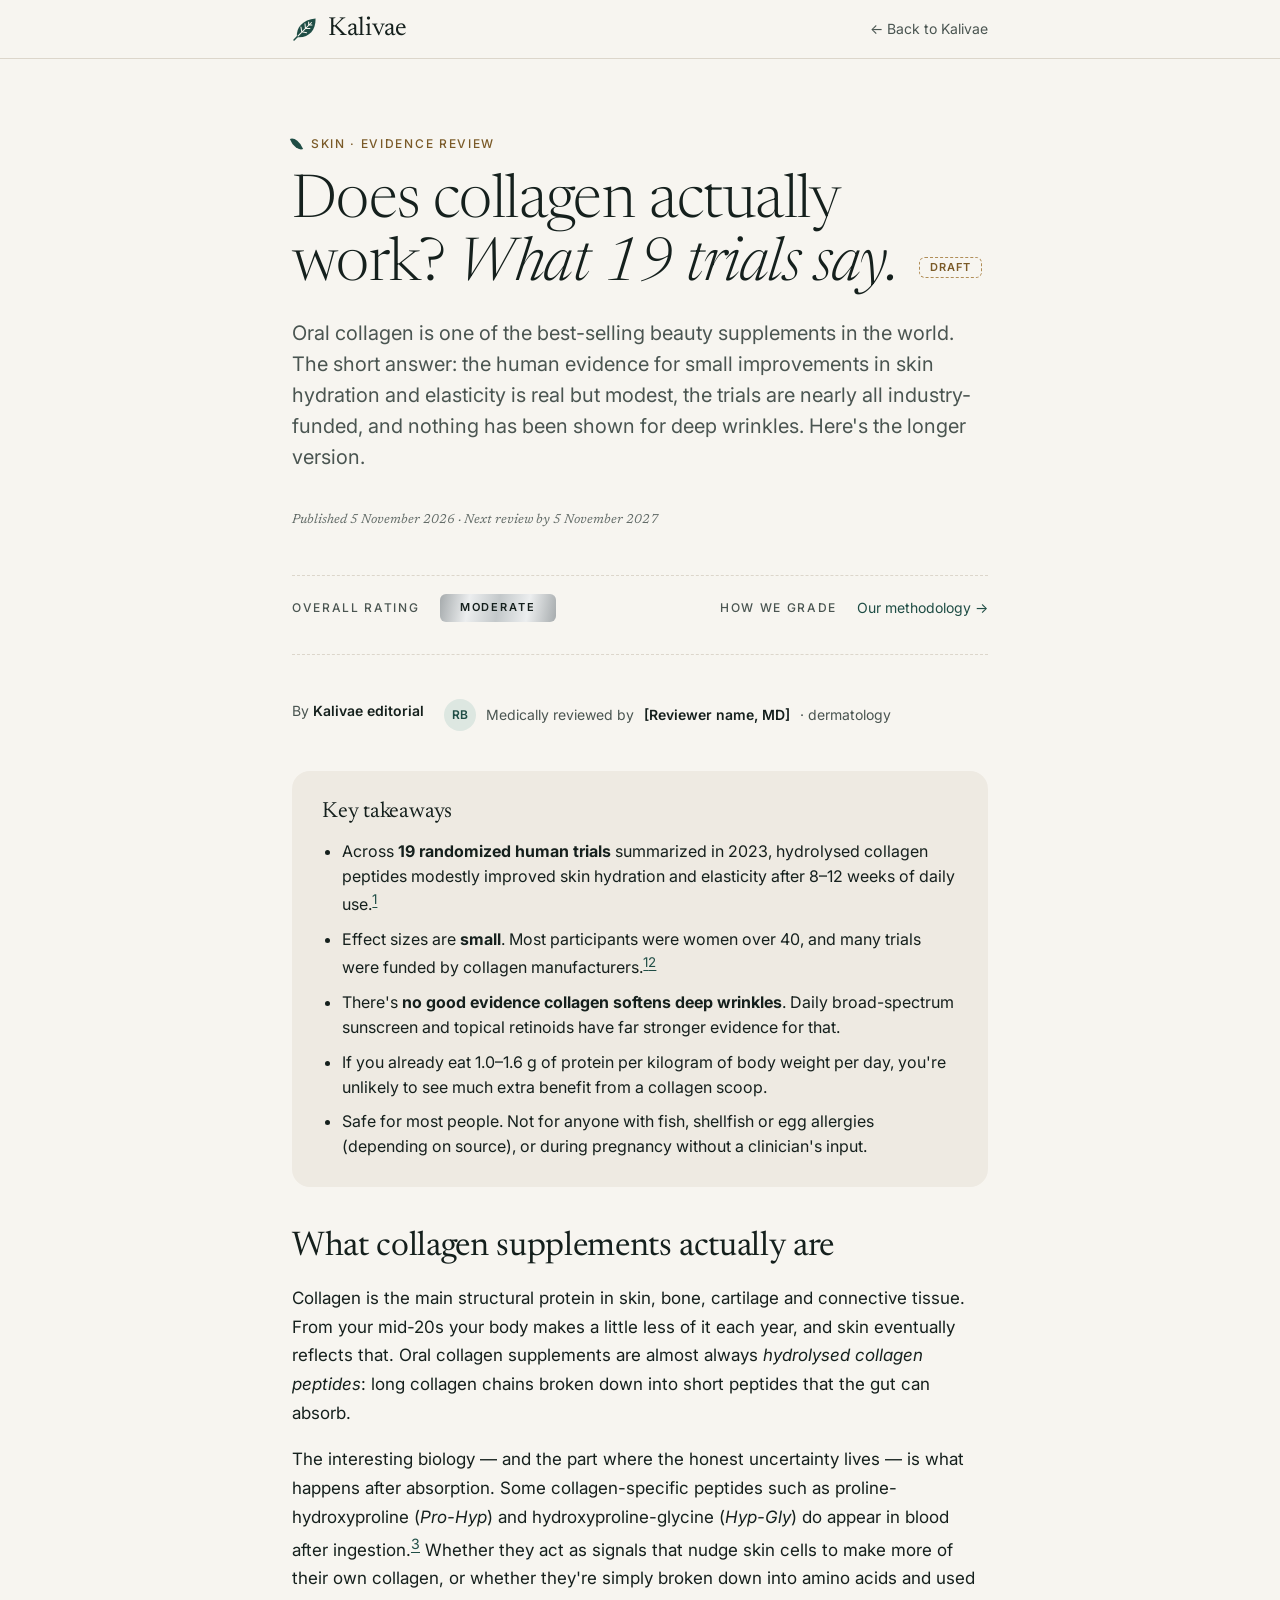
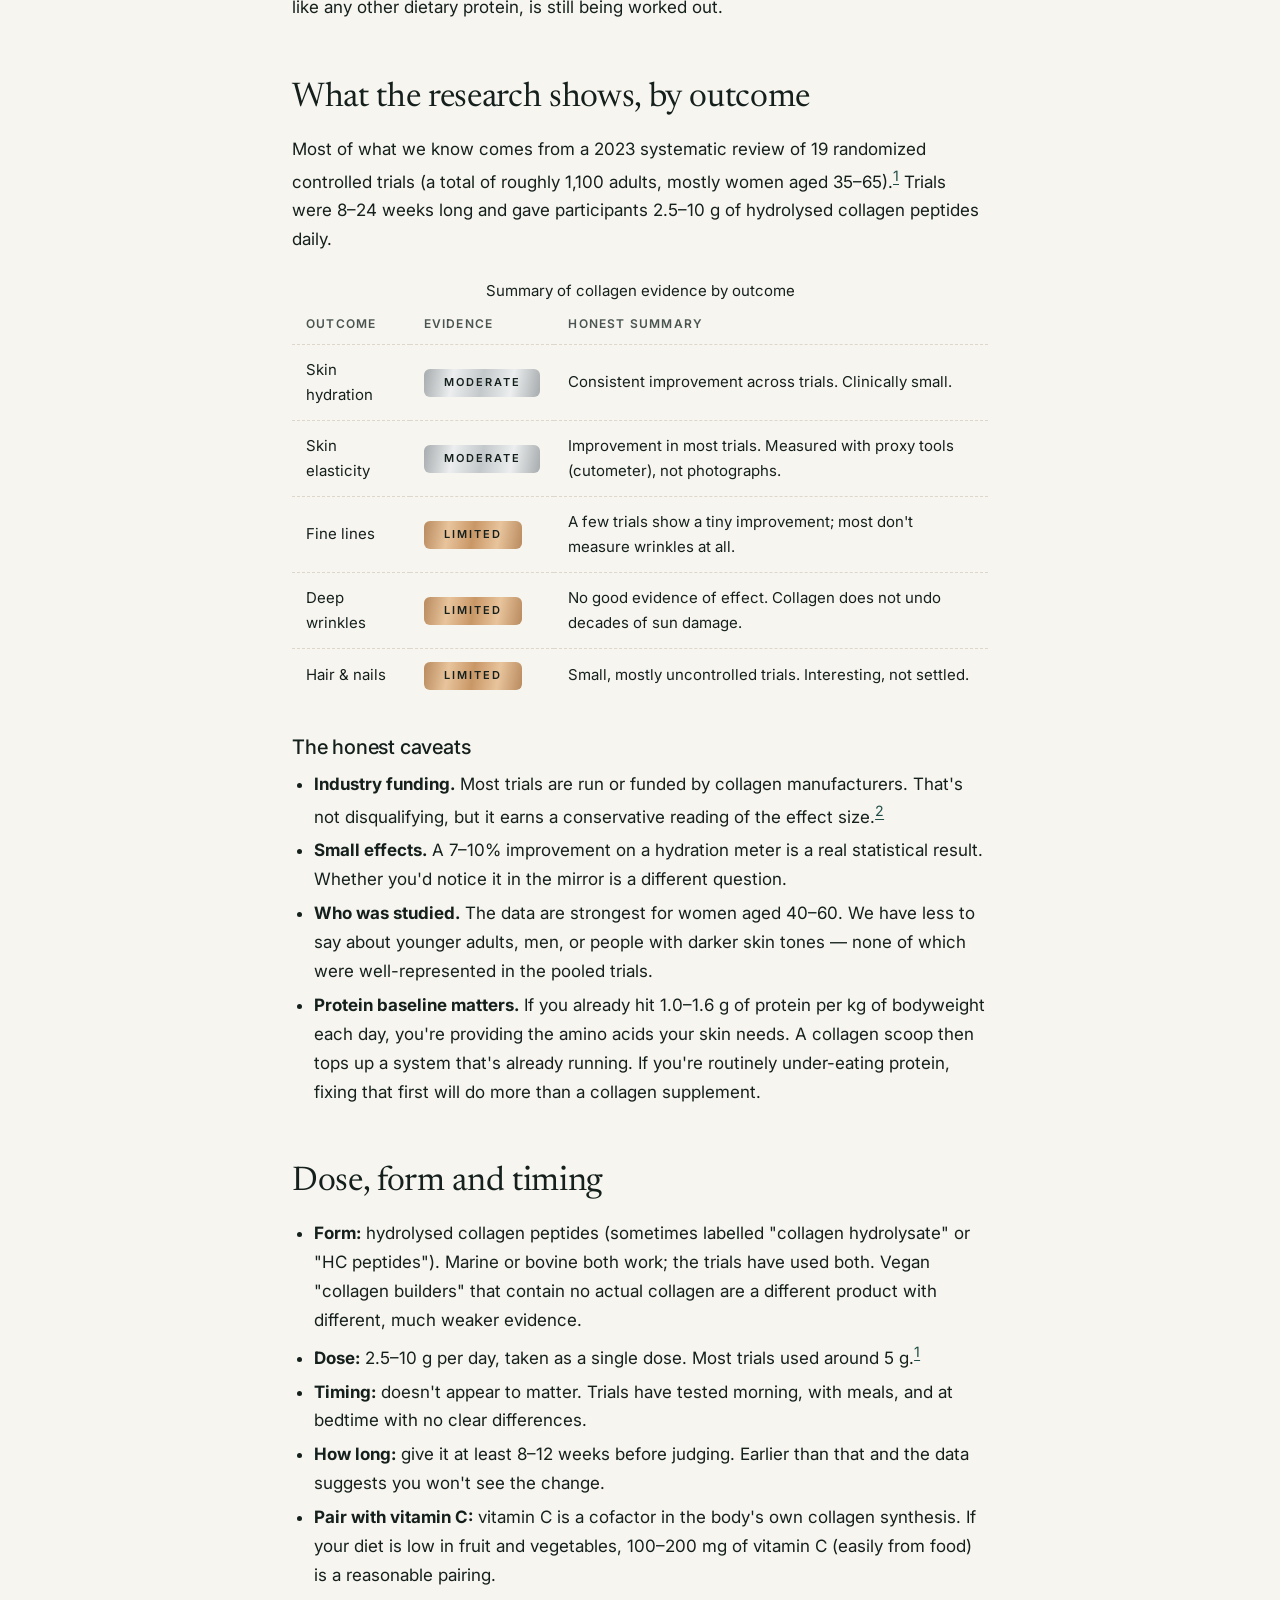
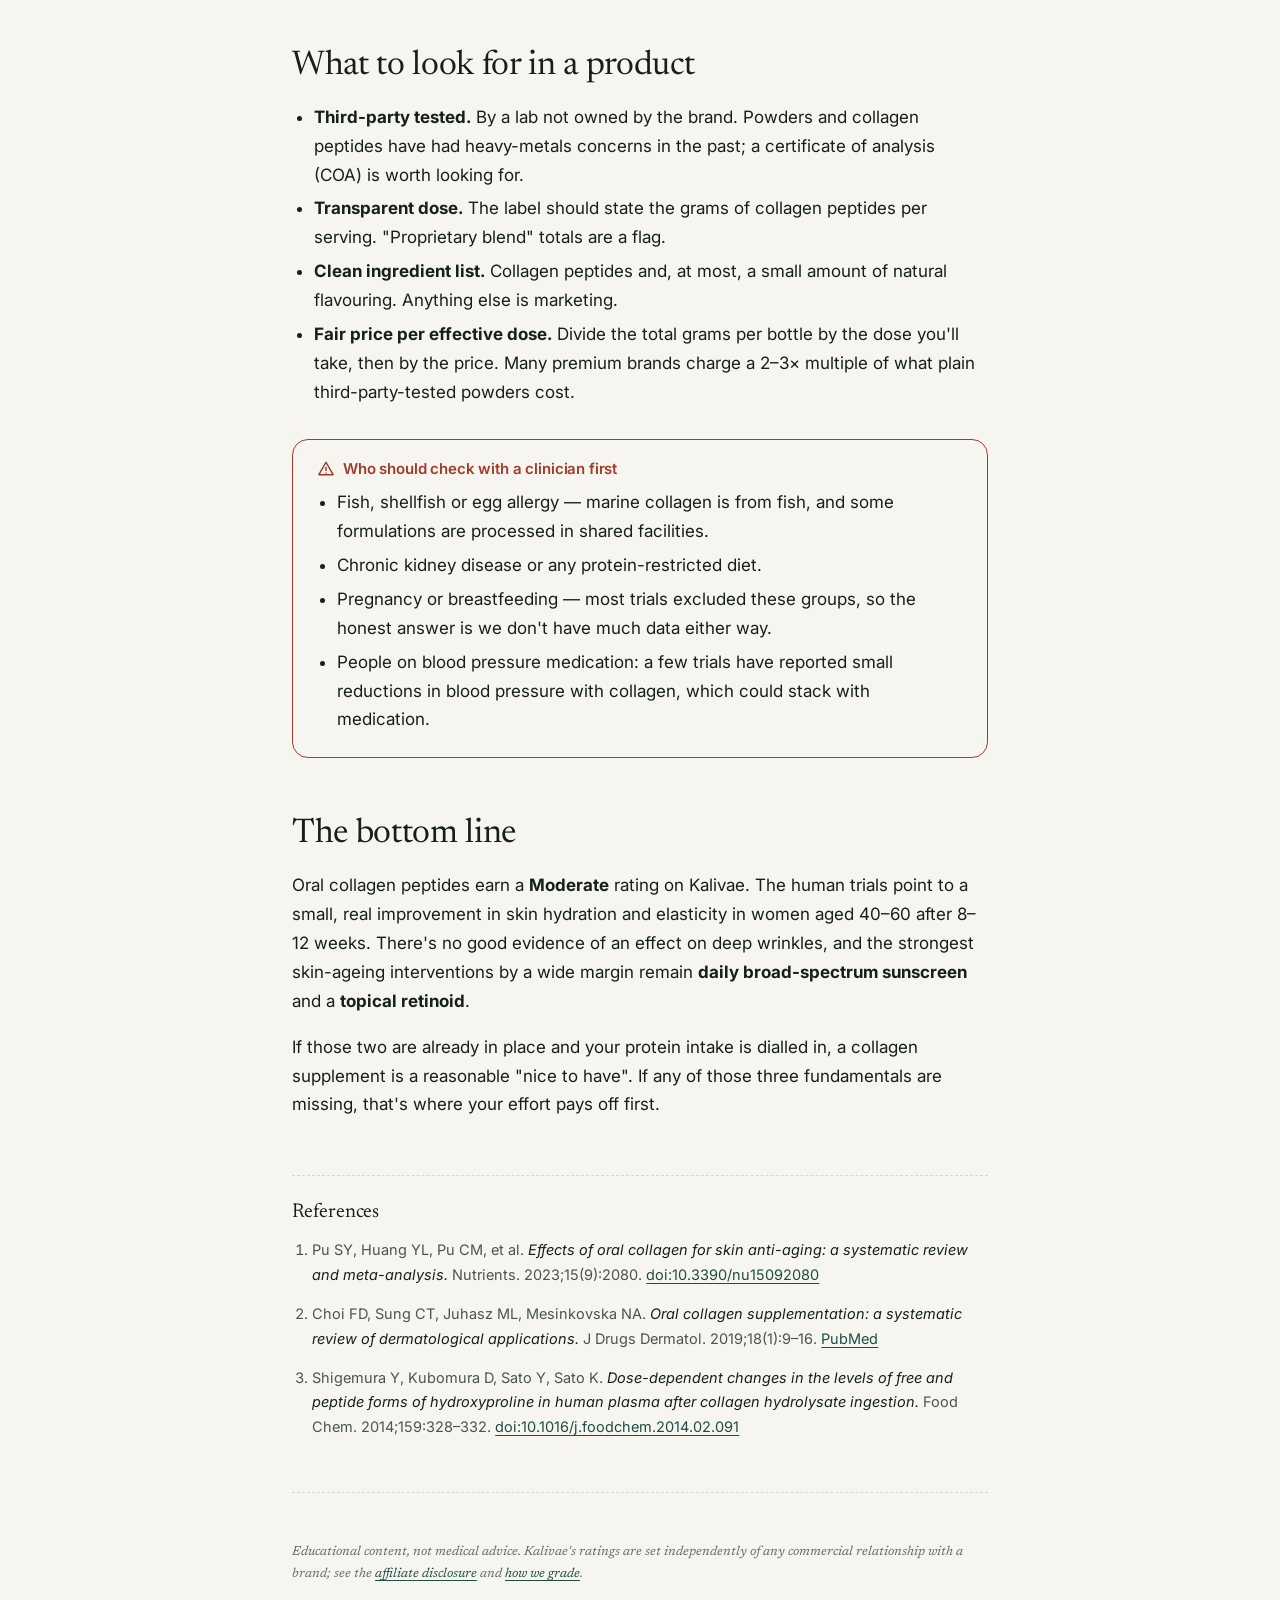
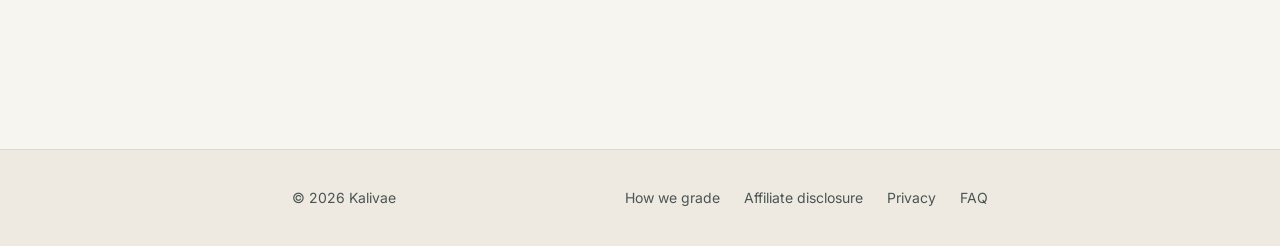
==== reviews/collagen.html @ 13ed9b47 "Add first evidence review: Does collagen actually work? - /reviews/collagen.html: full evidence revi" ====
<!doctype html>
<html lang="en">
<head>
  <meta charset="utf-8">
  <meta name="viewport" content="width=device-width,initial-scale=1,viewport-fit=cover">
  <title>Does collagen actually work? What the studies say · Kalivae</title>
  <meta name="description" content="An evidence-graded Kalivae review of oral collagen for skin — the hydration and elasticity data, the honest caveats, the doses used in trials, and who should skip it.">
  <meta name="theme-color" content="#F7F5F0">
  <link rel="canonical" href="https://www.kalivae.com/reviews/collagen.html">
  <link rel="preconnect" href="https://fonts.googleapis.com">
  <link rel="preconnect" href="https://fonts.gstatic.com" crossorigin>
  <link href="https://fonts.googleapis.com/css2?family=Inter:wght@400;500;600&family=Newsreader:ital,opsz,wght@0,6..72,300;0,6..72,400;1,6..72,300;1,6..72,400&display=swap" rel="stylesheet">
  <link rel="stylesheet" href="../page.css">
  <style>
    /* Review-article extensions on top of page.css */
    .wrap { max-width: 760px; }
    .rating-row { display: flex; flex-wrap: wrap; align-items: center; gap: 14px 20px; padding: 18px 0 32px; border-top: 1px dashed var(--line); border-bottom: 1px dashed var(--line); margin: 36px 0 44px; }
    .rating-row .r-label { font: 500 12px/16px var(--sans); letter-spacing: .14em; text-transform: uppercase; color: var(--muted); }
    .grade { display: inline-flex; align-items: center; justify-content: center; padding: 8px 20px 9px; font: 600 11px/1 var(--sans); letter-spacing: .18em; text-transform: uppercase; color: #15201D; white-space: nowrap; border-radius: 6px; }
    .grade--strong { background: linear-gradient(100deg, #B8964F, #EDD9A3, #CDAE6A, #EDD9A3, #B8964F); }
    .grade--moderate { background: linear-gradient(100deg, #A6ABAD, #ECEEEF, #C3C8CA, #ECEEEF, #A6ABAD); }
    .grade--limited { background: linear-gradient(100deg, #B98A5E, #E8C49C, #C99766, #E8C49C, #B98A5E); }
    .takeaways { background: var(--sunken); border-radius: 18px; padding: 28px 30px; margin: 40px 0; }
    .takeaways h2 { margin-top: 0; font-size: 22px; line-height: 1.2; margin-bottom: 14px; }
    .takeaways ul { margin: 0; padding-left: 1.2em; display: grid; gap: 10px; }
    .takeaways li { margin: 0; font-size: 16px; line-height: 1.55; }
    .outcomes { width: 100%; border-collapse: collapse; font-size: 15px; margin: 24px 0; }
    .outcomes th, .outcomes td { text-align: left; padding: 12px 14px; border-bottom: 1px dashed var(--line); vertical-align: middle; }
    .outcomes th { font: 600 12px/16px var(--sans); letter-spacing: .1em; text-transform: uppercase; color: var(--muted); }
    .outcomes tbody tr:last-child td { border-bottom: 0; }
    .meta-row { display: flex; flex-wrap: wrap; gap: 8px 20px; font-size: 14px; color: var(--muted); margin: 20px 0 0; }
    .meta-row strong { color: var(--ink); font-weight: 600; }
    .reviewer { display: inline-flex; gap: 10px; align-items: center; }
    .reviewer .avatar { width: 32px; height: 32px; border-radius: 50%; background: var(--sage); color: var(--brand); display: grid; place-items: center; font: 600 12px/1 var(--sans); flex: none; }
    .refs { border-top: 1px dashed var(--line); padding-top: 24px; margin-top: 56px; font-size: 14.5px; }
    .refs h2 { font-size: 20px; margin-bottom: 14px; }
    .refs ol { padding-left: 1.4em; display: grid; gap: 10px; color: var(--muted); }
    .refs em { color: var(--ink); font-style: italic; }
    .safety { border: 1px solid #A23B2C; border-radius: 16px; padding: 18px 24px; margin: 32px 0; }
    .safety h3 { display: flex; align-items: center; gap: 8px; font: 600 15px/22px var(--sans); color: #A23B2C; margin: 0 0 8px; }
    .safety p, .safety ul { margin-bottom: 0; }
    .safety ul { padding-left: 1.2em; }
    .draft-flag { display: inline-block; font: 600 11px/1 var(--sans); letter-spacing: .08em; text-transform: uppercase; color: var(--brass-ink); border: 1px dashed #B08D57; padding: 4px 10px; border-radius: 6px; margin-left: 8px; vertical-align: middle; }
  </style>
</head>
<body>
  <header class="top">
    <div class="wrap">
      <a class="logo" href="/" aria-label="Kalivae home">
        <svg viewBox="0 0 32 32" aria-hidden="true"><path class="mark-stem" d="M7 25L2.5 29.5"/><path class="mark-a" d="M6 26C5 14 13 4.5 29 3C29.5 18 20 27.5 6 26Z"/><path class="mark-b" d="M7.5 24.5L24 8M12 19.5L11 13.5M12 19.5L18 20.5M16.5 15L16 9.5M16.5 15L22 15.5M20.5 11L20.5 7.5M20.5 11L24.5 11"/></svg>
        <span>Kalivae</span>
      </a>
      <a class="back" href="/">← Back to Kalivae</a>
    </div>
  </header>

  <main>
    <div class="wrap">
      <span class="eyebrow">Skin · Evidence review</span>
      <h1>Does collagen actually work? <em>What 19 trials say.</em> <span class="draft-flag">Draft</span></h1>
      <p class="lede">Oral collagen is one of the best-selling beauty supplements in the world. The short answer: the human evidence for small improvements in skin hydration and elasticity is real but modest, the trials are nearly all industry-funded, and nothing has been shown for deep wrinkles. Here's the longer version.</p>
      <span class="updated">Published 5 November 2026 · Next review by 5 November 2027</span>

      <div class="rating-row">
        <span class="r-label">Overall rating</span>
        <span class="grade grade--moderate">Moderate</span>
        <span class="r-label" style="margin-left:auto">How we grade</span>
        <a href="../methodology.html" class="back" style="color:var(--brand)">Our methodology →</a>
      </div>

      <div class="meta-row">
        <span>By <strong>Kalivae editorial</strong></span>
        <span class="reviewer"><span class="avatar" aria-hidden="true">RB</span>Medically reviewed by <strong>[Reviewer name, MD]</strong> · dermatology</span>
      </div>

      <section class="takeaways" aria-labelledby="takeaways-h">
        <h2 id="takeaways-h">Key takeaways</h2>
        <ul>
          <li>Across <strong>19 randomized human trials</strong> summarized in 2023, hydrolysed collagen peptides modestly improved skin hydration and elasticity after 8–12 weeks of daily use.<sup><a href="#r1">1</a></sup></li>
          <li>Effect sizes are <strong>small</strong>. Most participants were women over 40, and many trials were funded by collagen manufacturers.<sup><a href="#r1">1</a></sup><sup><a href="#r2">2</a></sup></li>
          <li>There's <strong>no good evidence collagen softens deep wrinkles</strong>. Daily broad-spectrum sunscreen and topical retinoids have far stronger evidence for that.</li>
          <li>If you already eat 1.0–1.6 g of protein per kilogram of body weight per day, you're unlikely to see much extra benefit from a collagen scoop.</li>
          <li>Safe for most people. Not for anyone with fish, shellfish or egg allergies (depending on source), or during pregnancy without a clinician's input.</li>
        </ul>
      </section>

      <h2>What collagen supplements actually are</h2>
      <p>Collagen is the main structural protein in skin, bone, cartilage and connective tissue. From your mid-20s your body makes a little less of it each year, and skin eventually reflects that. Oral collagen supplements are almost always <em>hydrolysed collagen peptides</em>: long collagen chains broken down into short peptides that the gut can absorb.</p>
      <p>The interesting biology — and the part where the honest uncertainty lives — is what happens after absorption. Some collagen-specific peptides such as proline-hydroxyproline (<em>Pro-Hyp</em>) and hydroxyproline-glycine (<em>Hyp-Gly</em>) do appear in blood after ingestion.<sup><a href="#r3">3</a></sup> Whether they act as signals that nudge skin cells to make more of their own collagen, or whether they're simply broken down into amino acids and used like any other dietary protein, is still being worked out.</p>

      <h2>What the research shows, by outcome</h2>
      <p>Most of what we know comes from a 2023 systematic review of 19 randomized controlled trials (a total of roughly 1,100 adults, mostly women aged 35–65).<sup><a href="#r1">1</a></sup> Trials were 8–24 weeks long and gave participants 2.5–10 g of hydrolysed collagen peptides daily.</p>

      <table class="outcomes">
        <caption class="sr-only">Summary of collagen evidence by outcome</caption>
        <thead>
          <tr><th scope="col">Outcome</th><th scope="col">Evidence</th><th scope="col">Honest summary</th></tr>
        </thead>
        <tbody>
          <tr><td>Skin hydration</td><td><span class="grade grade--moderate">Moderate</span></td><td>Consistent improvement across trials. Clinically small.</td></tr>
          <tr><td>Skin elasticity</td><td><span class="grade grade--moderate">Moderate</span></td><td>Improvement in most trials. Measured with proxy tools (cutometer), not photographs.</td></tr>
          <tr><td>Fine lines</td><td><span class="grade grade--limited">Limited</span></td><td>A few trials show a tiny improvement; most don't measure wrinkles at all.</td></tr>
          <tr><td>Deep wrinkles</td><td><span class="grade grade--limited">Limited</span></td><td>No good evidence of effect. Collagen does not undo decades of sun damage.</td></tr>
          <tr><td>Hair &amp; nails</td><td><span class="grade grade--limited">Limited</span></td><td>Small, mostly uncontrolled trials. Interesting, not settled.</td></tr>
        </tbody>
      </table>

      <h3>The honest caveats</h3>
      <ul>
        <li><strong>Industry funding.</strong> Most trials are run or funded by collagen manufacturers. That's not disqualifying, but it earns a conservative reading of the effect size.<sup><a href="#r2">2</a></sup></li>
        <li><strong>Small effects.</strong> A 7–10% improvement on a hydration meter is a real statistical result. Whether you'd notice it in the mirror is a different question.</li>
        <li><strong>Who was studied.</strong> The data are strongest for women aged 40–60. We have less to say about younger adults, men, or people with darker skin tones — none of which were well-represented in the pooled trials.</li>
        <li><strong>Protein baseline matters.</strong> If you already hit 1.0–1.6 g of protein per kg of bodyweight each day, you're providing the amino acids your skin needs. A collagen scoop then tops up a system that's already running. If you're routinely under-eating protein, fixing that first will do more than a collagen supplement.</li>
      </ul>

      <h2>Dose, form and timing</h2>
      <ul>
        <li><strong>Form:</strong> hydrolysed collagen peptides (sometimes labelled "collagen hydrolysate" or "HC peptides"). Marine or bovine both work; the trials have used both. Vegan "collagen builders" that contain no actual collagen are a different product with different, much weaker evidence.</li>
        <li><strong>Dose:</strong> 2.5–10 g per day, taken as a single dose. Most trials used around 5 g.<sup><a href="#r1">1</a></sup></li>
        <li><strong>Timing:</strong> doesn't appear to matter. Trials have tested morning, with meals, and at bedtime with no clear differences.</li>
        <li><strong>How long:</strong> give it at least 8–12 weeks before judging. Earlier than that and the data suggests you won't see the change.</li>
        <li><strong>Pair with vitamin C:</strong> vitamin C is a cofactor in the body's own collagen synthesis. If your diet is low in fruit and vegetables, 100–200 mg of vitamin C (easily from food) is a reasonable pairing.</li>
      </ul>

      <h2>What to look for in a product</h2>
      <ul>
        <li><strong>Third-party tested.</strong> By a lab not owned by the brand. Powders and collagen peptides have had heavy-metals concerns in the past; a certificate of analysis (COA) is worth looking for.</li>
        <li><strong>Transparent dose.</strong> The label should state the grams of collagen peptides per serving. "Proprietary blend" totals are a flag.</li>
        <li><strong>Clean ingredient list.</strong> Collagen peptides and, at most, a small amount of natural flavouring. Anything else is marketing.</li>
        <li><strong>Fair price per effective dose.</strong> Divide the total grams per bottle by the dose you'll take, then by the price. Many premium brands charge a 2–3× multiple of what plain third-party-tested powders cost.</li>
      </ul>

      <aside class="safety" aria-labelledby="safety-h">
        <h3 id="safety-h"><svg viewBox="0 0 24 24" width="18" height="18" fill="none" stroke="currentColor" stroke-width="2" stroke-linecap="round" stroke-linejoin="round" aria-hidden="true"><path d="M12 3l9.5 16.5h-19z"/><path d="M12 10v4M12 17.5v.01"/></svg>Who should check with a clinician first</h3>
        <ul>
          <li>Fish, shellfish or egg allergy — marine collagen is from fish, and some formulations are processed in shared facilities.</li>
          <li>Chronic kidney disease or any protein-restricted diet.</li>
          <li>Pregnancy or breastfeeding — most trials excluded these groups, so the honest answer is we don't have much data either way.</li>
          <li>People on blood pressure medication: a few trials have reported small reductions in blood pressure with collagen, which could stack with medication.</li>
        </ul>
      </aside>

      <h2>The bottom line</h2>
      <p>Oral collagen peptides earn a <strong>Moderate</strong> rating on Kalivae. The human trials point to a small, real improvement in skin hydration and elasticity in women aged 40–60 after 8–12 weeks. There's no good evidence of an effect on deep wrinkles, and the strongest skin-ageing interventions by a wide margin remain <strong>daily broad-spectrum sunscreen</strong> and a <strong>topical retinoid</strong>.</p>
      <p>If those two are already in place and your protein intake is dialled in, a collagen supplement is a reasonable "nice to have". If any of those three fundamentals are missing, that's where your effort pays off first.</p>

      <section class="refs" aria-labelledby="refs-h">
        <h2 id="refs-h">References</h2>
        <ol>
          <li id="r1">Pu SY, Huang YL, Pu CM, et al. <em>Effects of oral collagen for skin anti-aging: a systematic review and meta-analysis.</em> Nutrients. 2023;15(9):2080. <a href="https://doi.org/10.3390/nu15092080" target="_blank" rel="noopener">doi:10.3390/nu15092080</a></li>
          <li id="r2">Choi FD, Sung CT, Juhasz ML, Mesinkovska NA. <em>Oral collagen supplementation: a systematic review of dermatological applications.</em> J Drugs Dermatol. 2019;18(1):9–16. <a href="https://pubmed.ncbi.nlm.nih.gov/30681787/" target="_blank" rel="noopener">PubMed</a></li>
          <li id="r3">Shigemura Y, Kubomura D, Sato Y, Sato K. <em>Dose-dependent changes in the levels of free and peptide forms of hydroxyproline in human plasma after collagen hydrolysate ingestion.</em> Food Chem. 2014;159:328–332. <a href="https://doi.org/10.1016/j.foodchem.2014.02.091" target="_blank" rel="noopener">doi:10.1016/j.foodchem.2014.02.091</a></li>
        </ol>
      </section>

      <hr>
      <p class="updated">Educational content, not medical advice. Kalivae's ratings are set independently of any commercial relationship with a brand; see the <a href="../affiliate-disclosure.html">affiliate disclosure</a> and <a href="../methodology.html">how we grade</a>.</p>
    </div>
  </main>

  <footer class="foot">
    <div class="wrap">
      <span>© 2026 Kalivae</span>
      <div class="foot-links">
        <a href="../methodology.html">How we grade</a>
        <a href="../affiliate-disclosure.html">Affiliate disclosure</a>
        <a href="../privacy.html">Privacy</a>
        <a href="/#faq">FAQ</a>
      </div>
    </div>
  </footer>
</body>
</html>
---- page.css ----
/* Simple article-style page layout shared by /privacy.html,
   /affiliate-disclosure.html, /methodology.html. Uses the same
   color tokens and typefaces as the homepage for brand continuity. */
:root {
  --bg: #F7F5F0;
  --raised: #FFFFFF;
  --sunken: #EEEAE2;
  --ink: #15201D;
  --muted: #4A5551;
  --subtle: #626B67;
  --line: #DCD6CB;
  --brand: #1F4D45;
  --brand-hover: #173B35;
  --sage: #DDE7E1;
  --brass-ink: #7A5A28;
  --focus: #2F6F8F;
  --serif: "Newsreader", "Source Serif 4", Georgia, serif;
  --sans: "Inter", "Helvetica Neue", Arial, sans-serif;
  color-scheme: light;
}
*, *::before, *::after { box-sizing: border-box; }
body { margin: 0; background: var(--bg); color: var(--ink); font: 400 17px/1.7 var(--sans); -webkit-font-smoothing: antialiased; }
a { color: var(--brand); text-underline-offset: 3px; }
a:hover { color: var(--brand-hover); }
:focus-visible { outline: 2px solid var(--focus); outline-offset: 3px; border-radius: 2px; }
h1, h2, h3 { font-family: var(--serif); font-weight: 400; letter-spacing: -.01em; margin: 0; text-wrap: balance; }
h1 em, h2 em { font-style: italic; font-weight: 300; }
p, ul, ol { margin: 0 0 1em; }
ul, ol { padding-left: 1.3em; }
li { margin-bottom: .3em; }

.wrap { max-width: 740px; margin: 0 auto; padding-left: max(20px, env(safe-area-inset-left, 0px)); padding-right: max(20px, env(safe-area-inset-right, 0px)); }
@media (min-width: 720px) { .wrap { padding-left: max(32px, env(safe-area-inset-left, 0px)); padding-right: max(32px, env(safe-area-inset-right, 0px)); } }

.top { border-bottom: 1px solid var(--line); background: var(--bg); position: sticky; top: env(safe-area-inset-top, 0px); z-index: 10; }
.top .wrap { display: flex; align-items: center; justify-content: space-between; gap: 16px; padding-block: 16px; }
.logo { display: inline-flex; align-items: center; gap: 10px; text-decoration: none; color: var(--ink); }
.logo svg { width: 26px; height: 26px; }
.logo span { font: 400 26px/1 var(--serif); letter-spacing: -.01em; }
.mark-a { fill: var(--brand); } .mark-b { fill: none; stroke: var(--bg); stroke-width: 1.3; stroke-linecap: round; } .mark-stem { fill: none; stroke: var(--brand); stroke-width: 1.8; stroke-linecap: round; }
.back { font-size: 14px; color: var(--muted); text-decoration: none; display: inline-flex; align-items: center; gap: 6px; }
.back:hover { color: var(--ink); }

main { padding-block: 56px 96px; }
@media (min-width: 720px) { main { padding-block: 72px 120px; } }

.eyebrow { font: 500 12px/16px var(--sans); letter-spacing: .14em; text-transform: uppercase; color: var(--brass-ink); display: inline-flex; align-items: center; gap: 10px; margin-bottom: 20px; }
.eyebrow::before { content: ""; width: 9px; height: 14px; background: var(--brand); border-radius: 0 100% 0 100%; transform: rotate(-20deg); flex: none; }

h1 { font-size: clamp(38px, 5.4vw, 60px); line-height: 1.05; font-weight: 300; margin-bottom: 20px; }
.lede { font-size: 20px; line-height: 1.55; color: var(--muted); margin-bottom: 36px; max-width: 34em; }
.updated { display: block; font-size: 13px; color: var(--subtle); font-family: var(--serif); font-style: italic; margin-bottom: 44px; }

h2 { font-size: clamp(26px, 3vw, 34px); line-height: 1.2; margin-top: 56px; margin-bottom: 16px; }
h2:first-of-type { margin-top: 0; }
h3 { font: 500 20px/1.3 var(--sans); margin-top: 32px; margin-bottom: 10px; color: var(--ink); }

.callout { background: var(--sage); border-radius: 18px; padding: 22px 26px; margin: 36px 0; }
.callout p:last-child { margin-bottom: 0; }
.callout strong { color: var(--brand); }

.toc { background: var(--sunken); border-radius: 14px; padding: 18px 24px; margin-bottom: 40px; font-size: 15px; }
.toc h2 { font: 500 12px/16px var(--sans); letter-spacing: .14em; text-transform: uppercase; color: var(--muted); margin: 0 0 10px; }
.toc ol { margin: 0; padding-left: 1.3em; display: grid; gap: 6px; }
.toc a { color: var(--ink); text-decoration: none; }
.toc a:hover { color: var(--brand); text-decoration: underline; }

hr { border: 0; border-top: 1px dashed var(--line); margin: 48px 0; }

.foot { border-top: 1px solid var(--line); padding-block: 36px; background: var(--sunken); font-size: 14px; color: var(--muted); }
.foot .wrap { display: flex; flex-wrap: wrap; justify-content: space-between; gap: 16px; align-items: center; }
.foot a { color: var(--muted); text-decoration: none; }
.foot a:hover { color: var(--ink); text-decoration: underline; }
.foot-links { display: flex; flex-wrap: wrap; gap: 16px 24px; }

@media (prefers-reduced-motion: reduce) { * { transition: none !important; } }
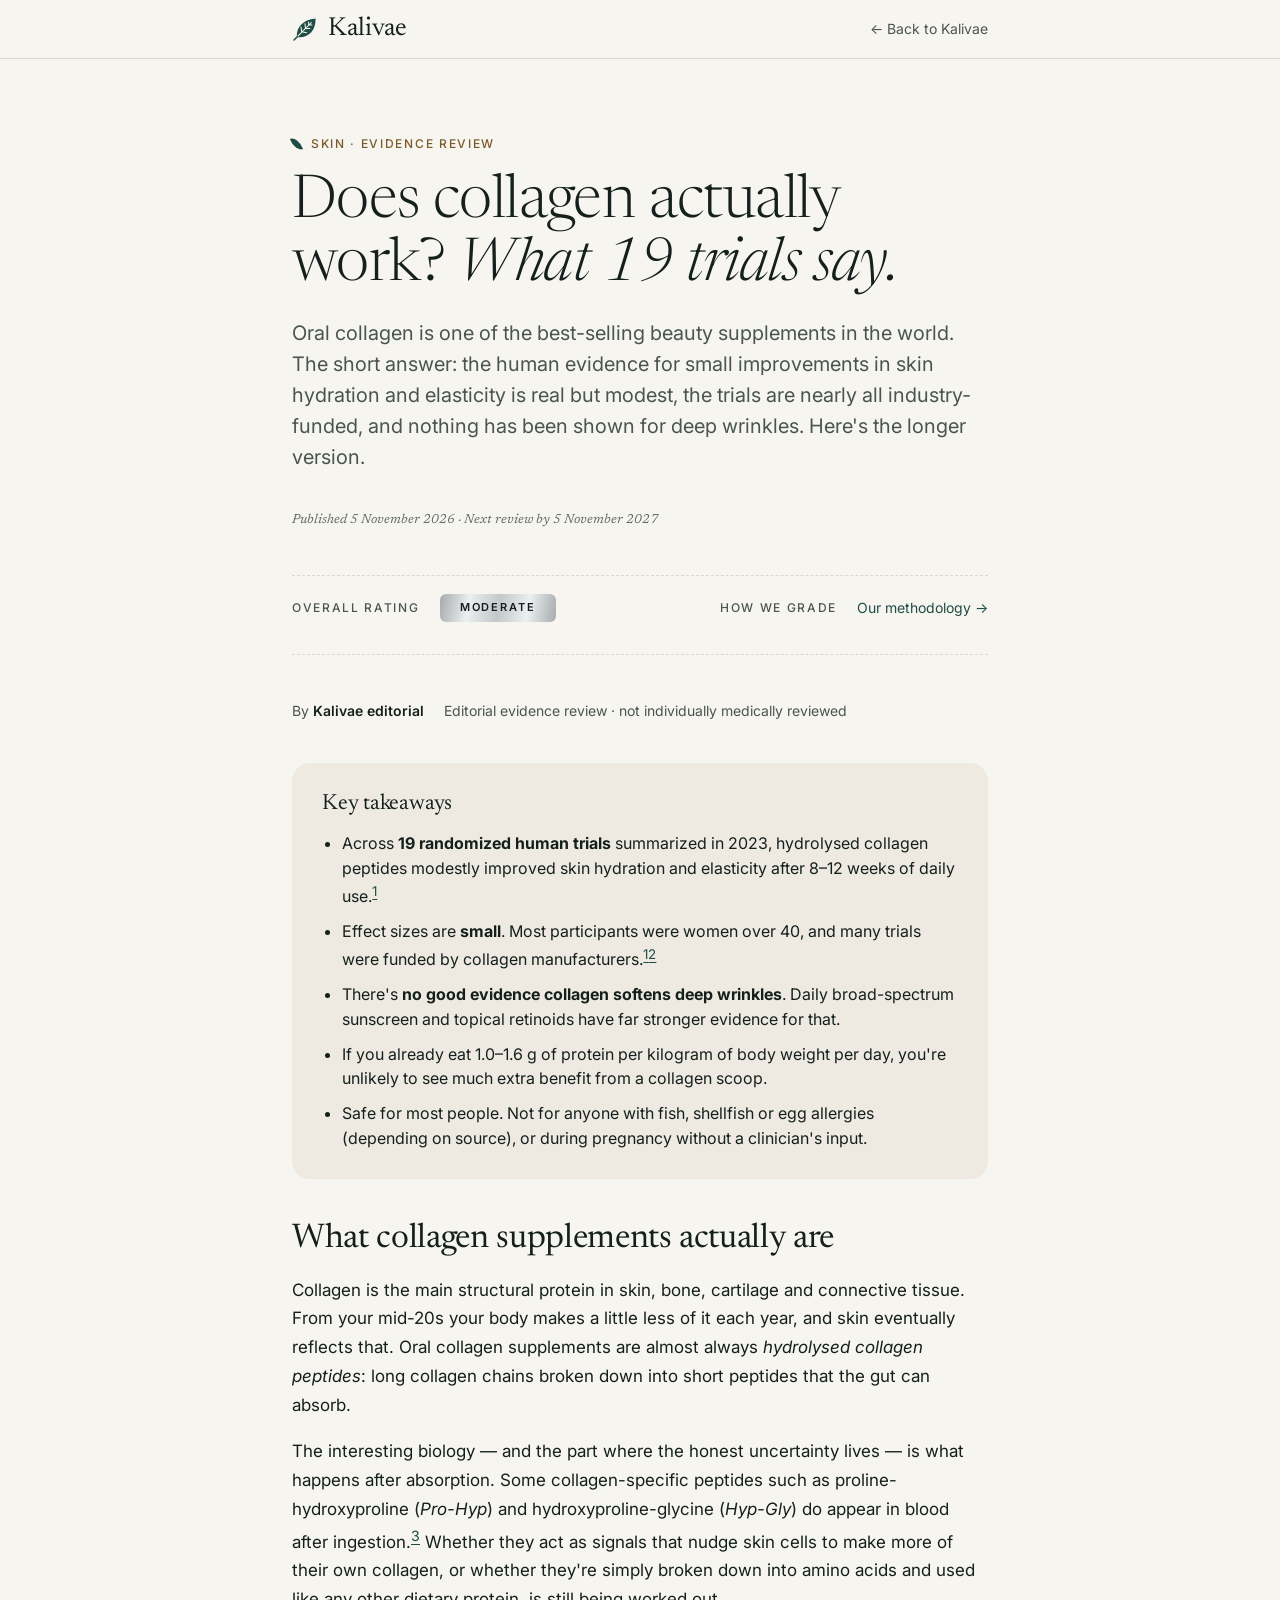
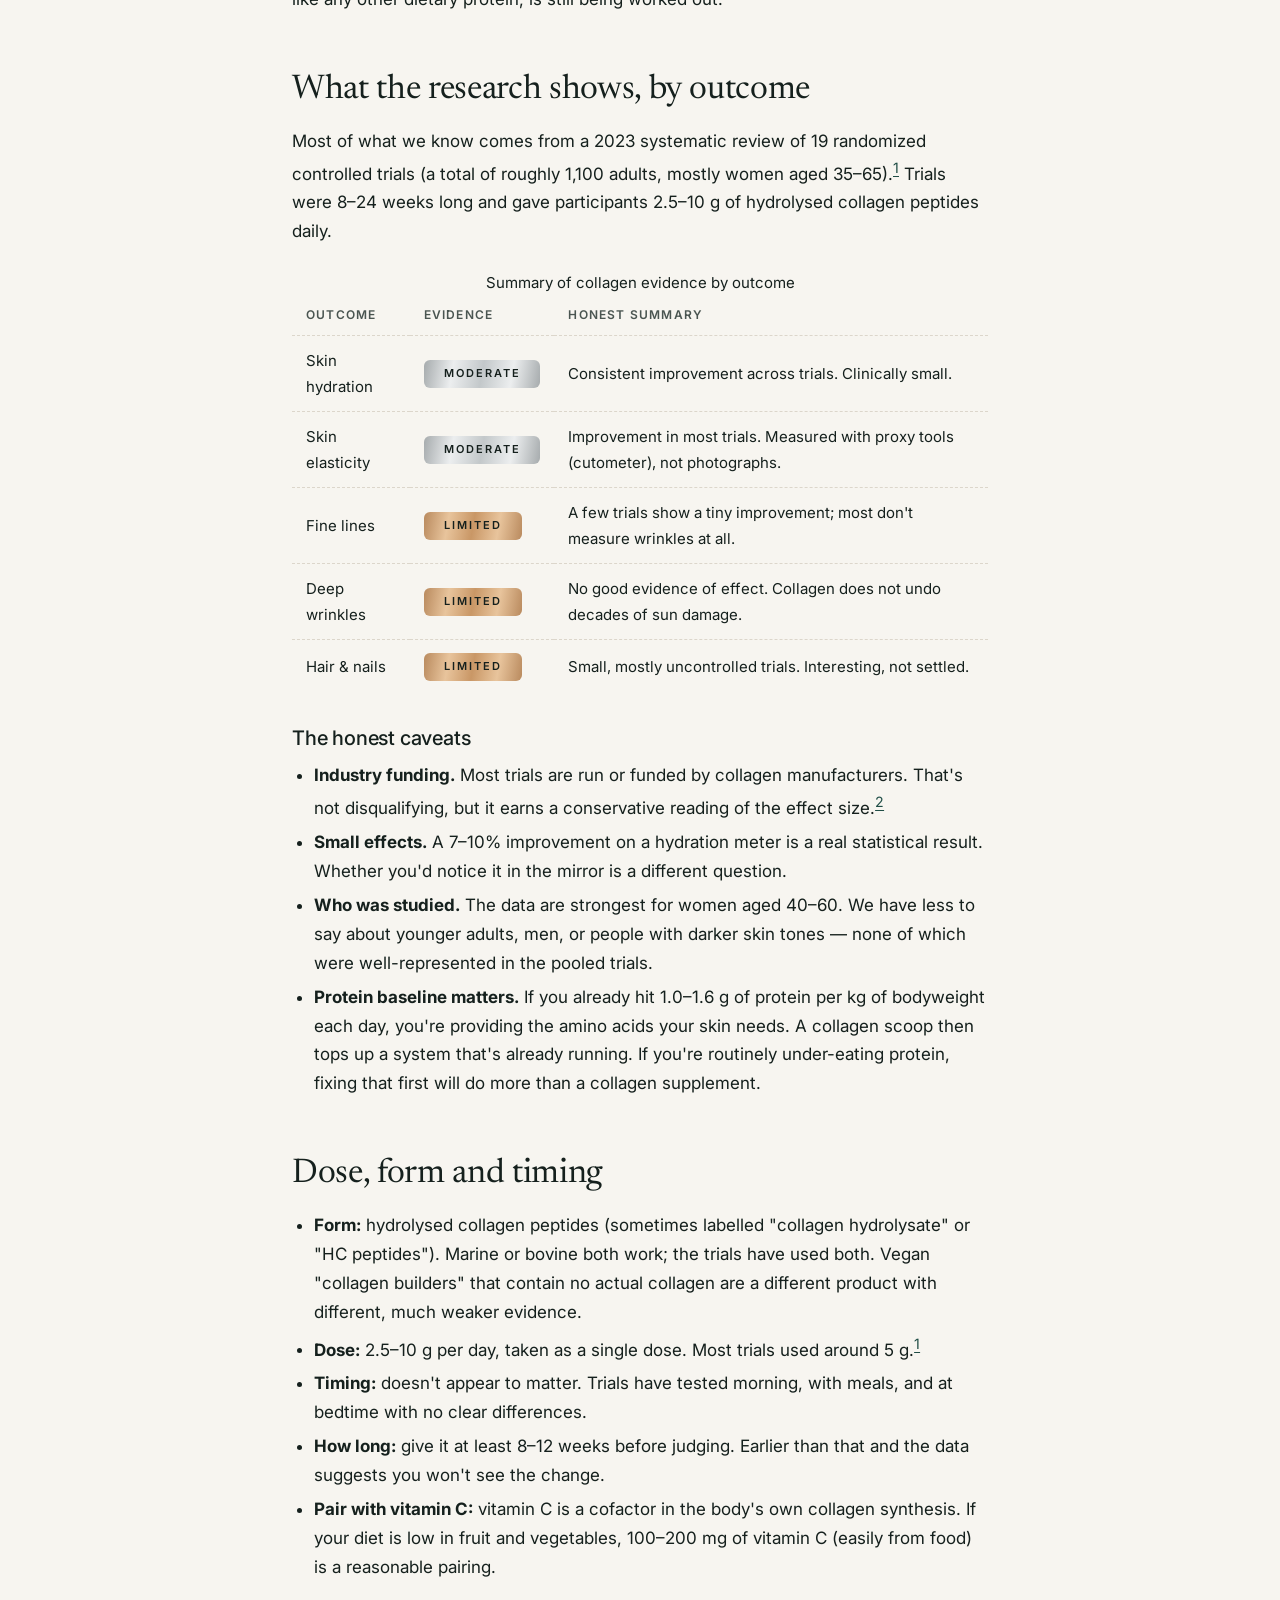
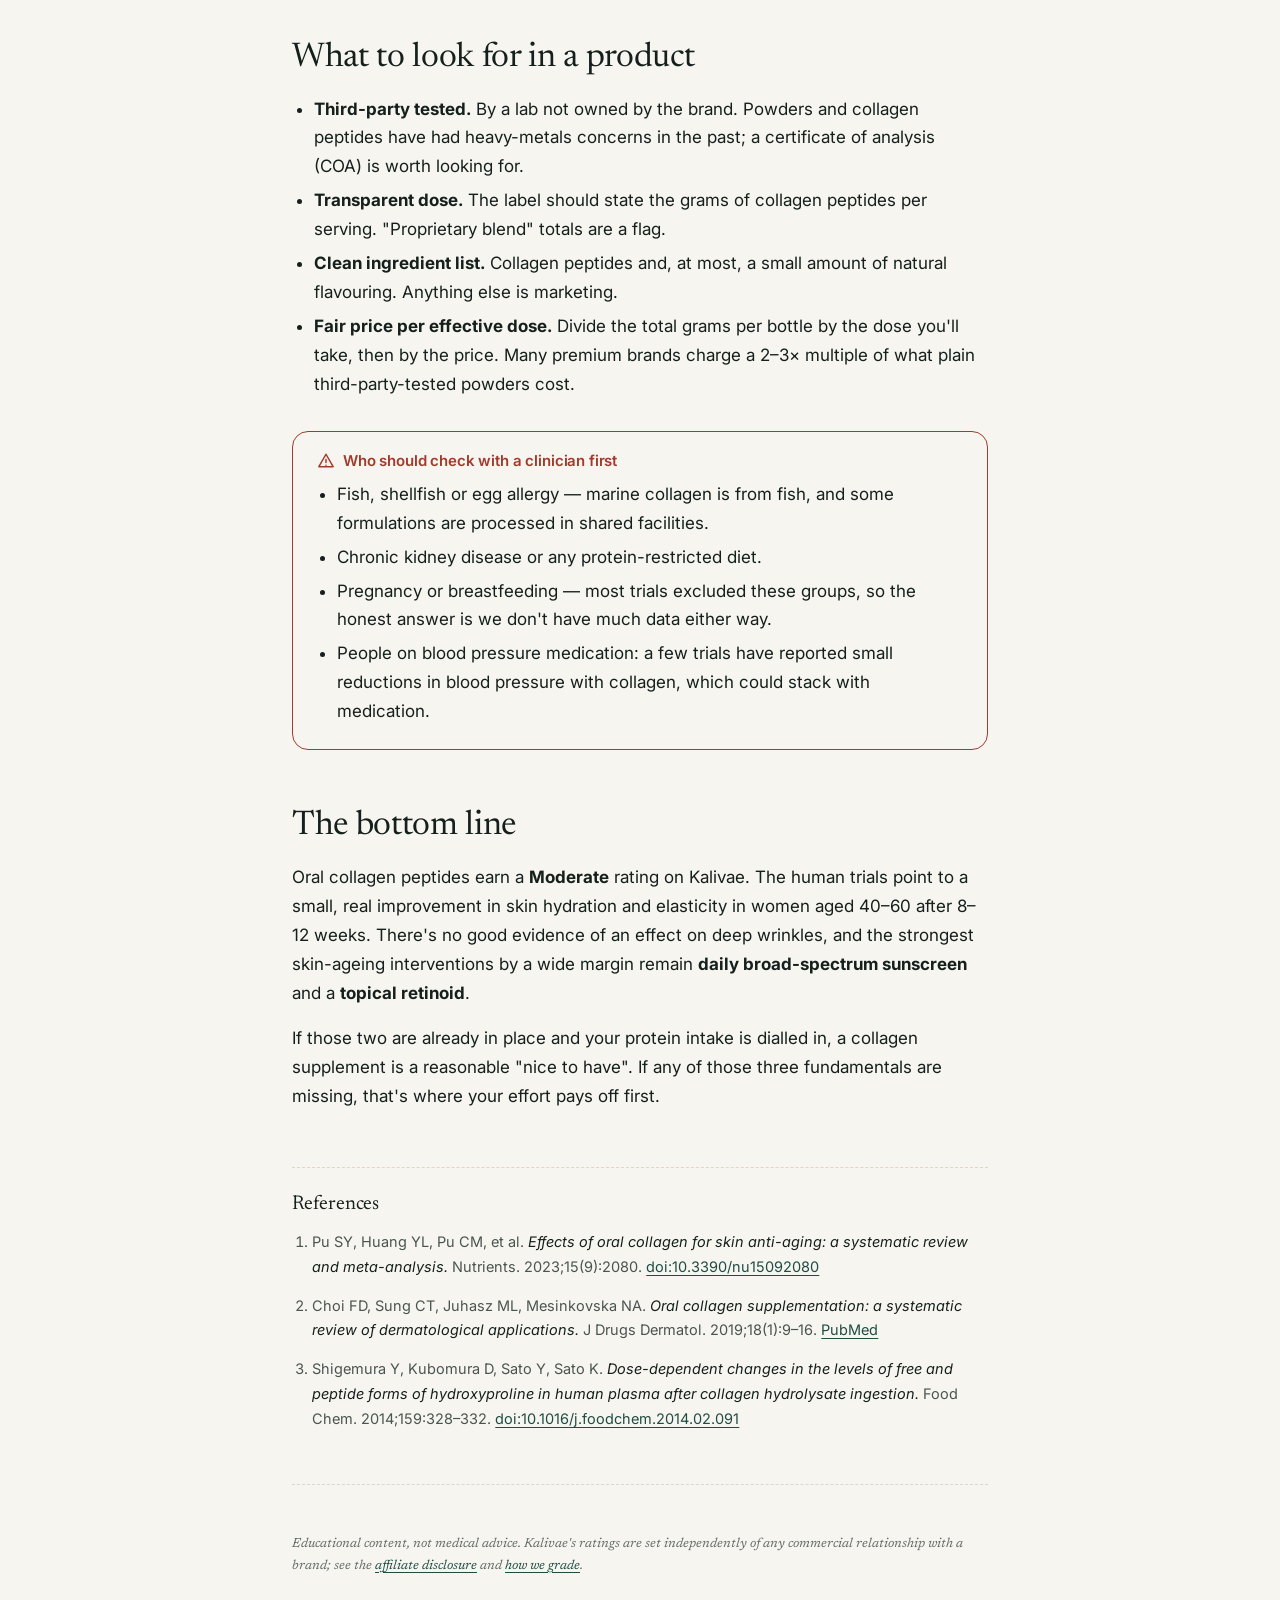
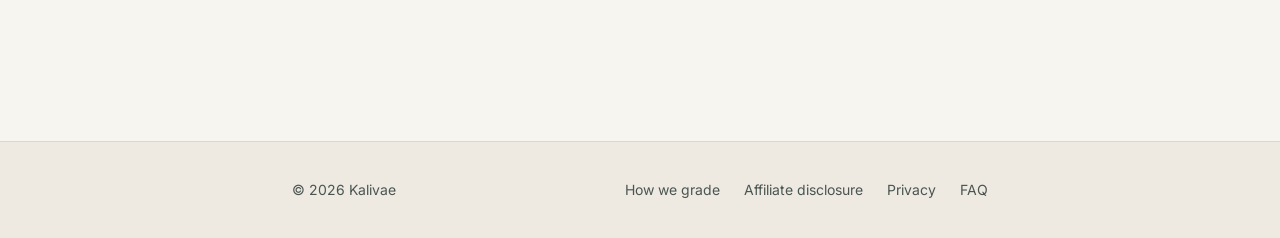
==== commit b41aa058: "Collagen review: remove MD reviewer line and Draft flag The site doesn't have a reviewing clinician " ====
--- a/reviews/collagen.html
+++ b/reviews/collagen.html
@@ -40,7 +40,6 @@
     .safety h3 { display: flex; align-items: center; gap: 8px; font: 600 15px/22px var(--sans); color: #A23B2C; margin: 0 0 8px; }
     .safety p, .safety ul { margin-bottom: 0; }
     .safety ul { padding-left: 1.2em; }
-    .draft-flag { display: inline-block; font: 600 11px/1 var(--sans); letter-spacing: .08em; text-transform: uppercase; color: var(--brass-ink); border: 1px dashed #B08D57; padding: 4px 10px; border-radius: 6px; margin-left: 8px; vertical-align: middle; }
   </style>
 </head>
 <body>
@@ -57,7 +56,7 @@
   <main>
     <div class="wrap">
       <span class="eyebrow">Skin · Evidence review</span>
-      <h1>Does collagen actually work? <em>What 19 trials say.</em> <span class="draft-flag">Draft</span></h1>
+      <h1>Does collagen actually work? <em>What 19 trials say.</em></h1>
       <p class="lede">Oral collagen is one of the best-selling beauty supplements in the world. The short answer: the human evidence for small improvements in skin hydration and elasticity is real but modest, the trials are nearly all industry-funded, and nothing has been shown for deep wrinkles. Here's the longer version.</p>
       <span class="updated">Published 5 November 2026 · Next review by 5 November 2027</span>
 
@@ -70,7 +69,7 @@
 
       <div class="meta-row">
         <span>By <strong>Kalivae editorial</strong></span>
-        <span class="reviewer"><span class="avatar" aria-hidden="true">RB</span>Medically reviewed by <strong>[Reviewer name, MD]</strong> · dermatology</span>
+        <span>Editorial evidence review · not individually medically reviewed</span>
       </div>
 
       <section class="takeaways" aria-labelledby="takeaways-h">
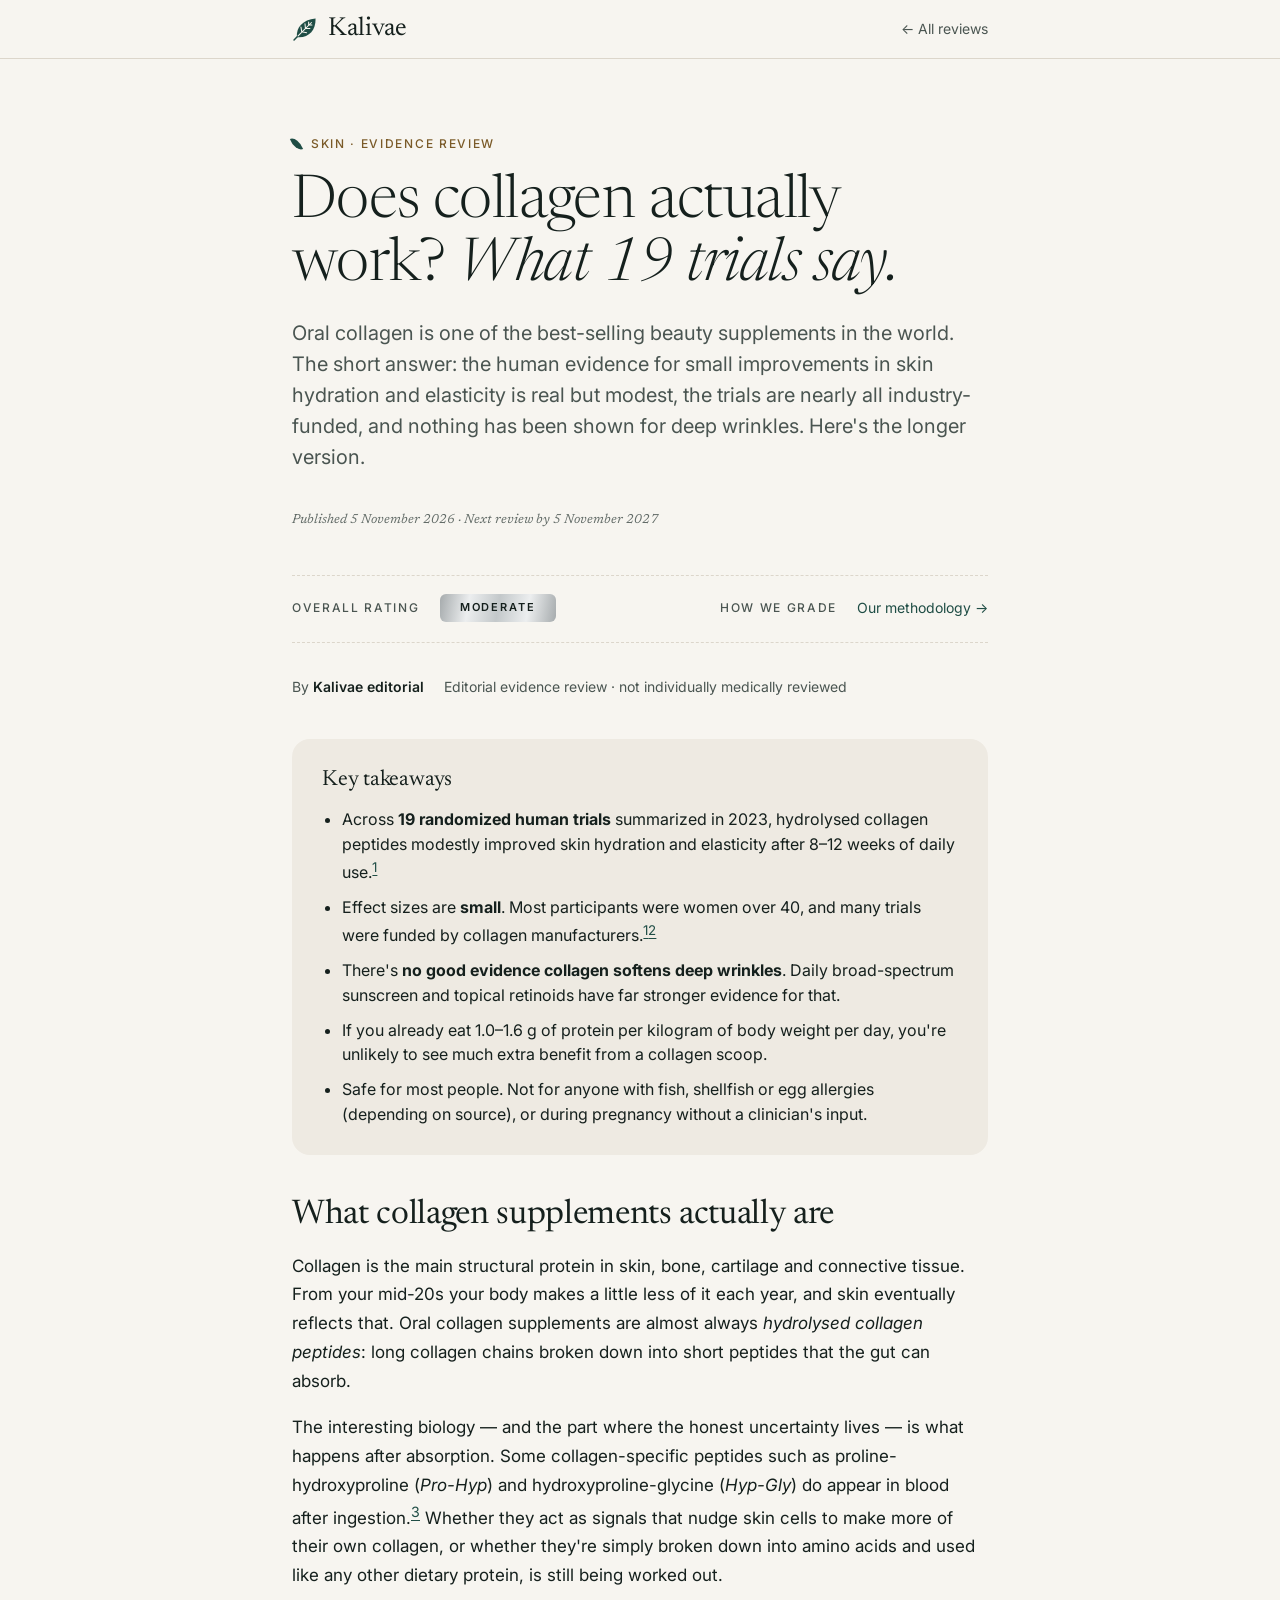
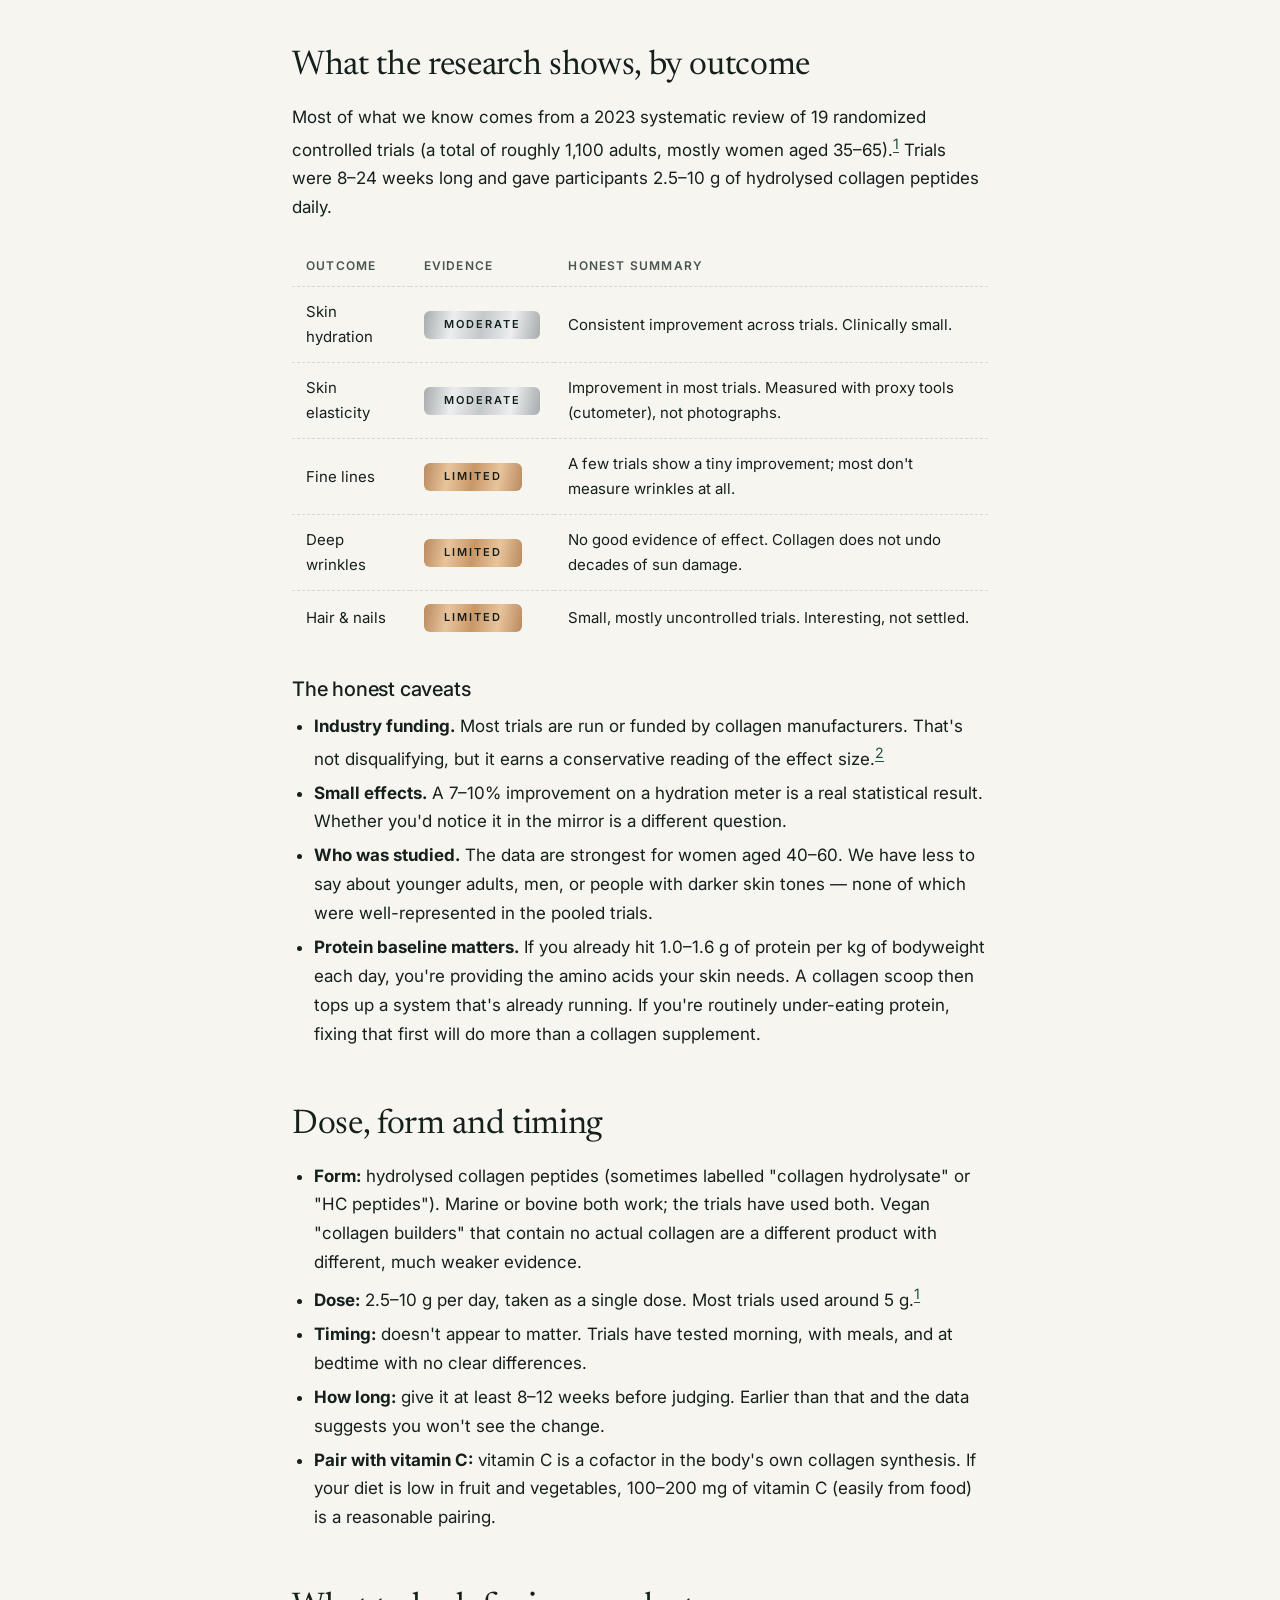
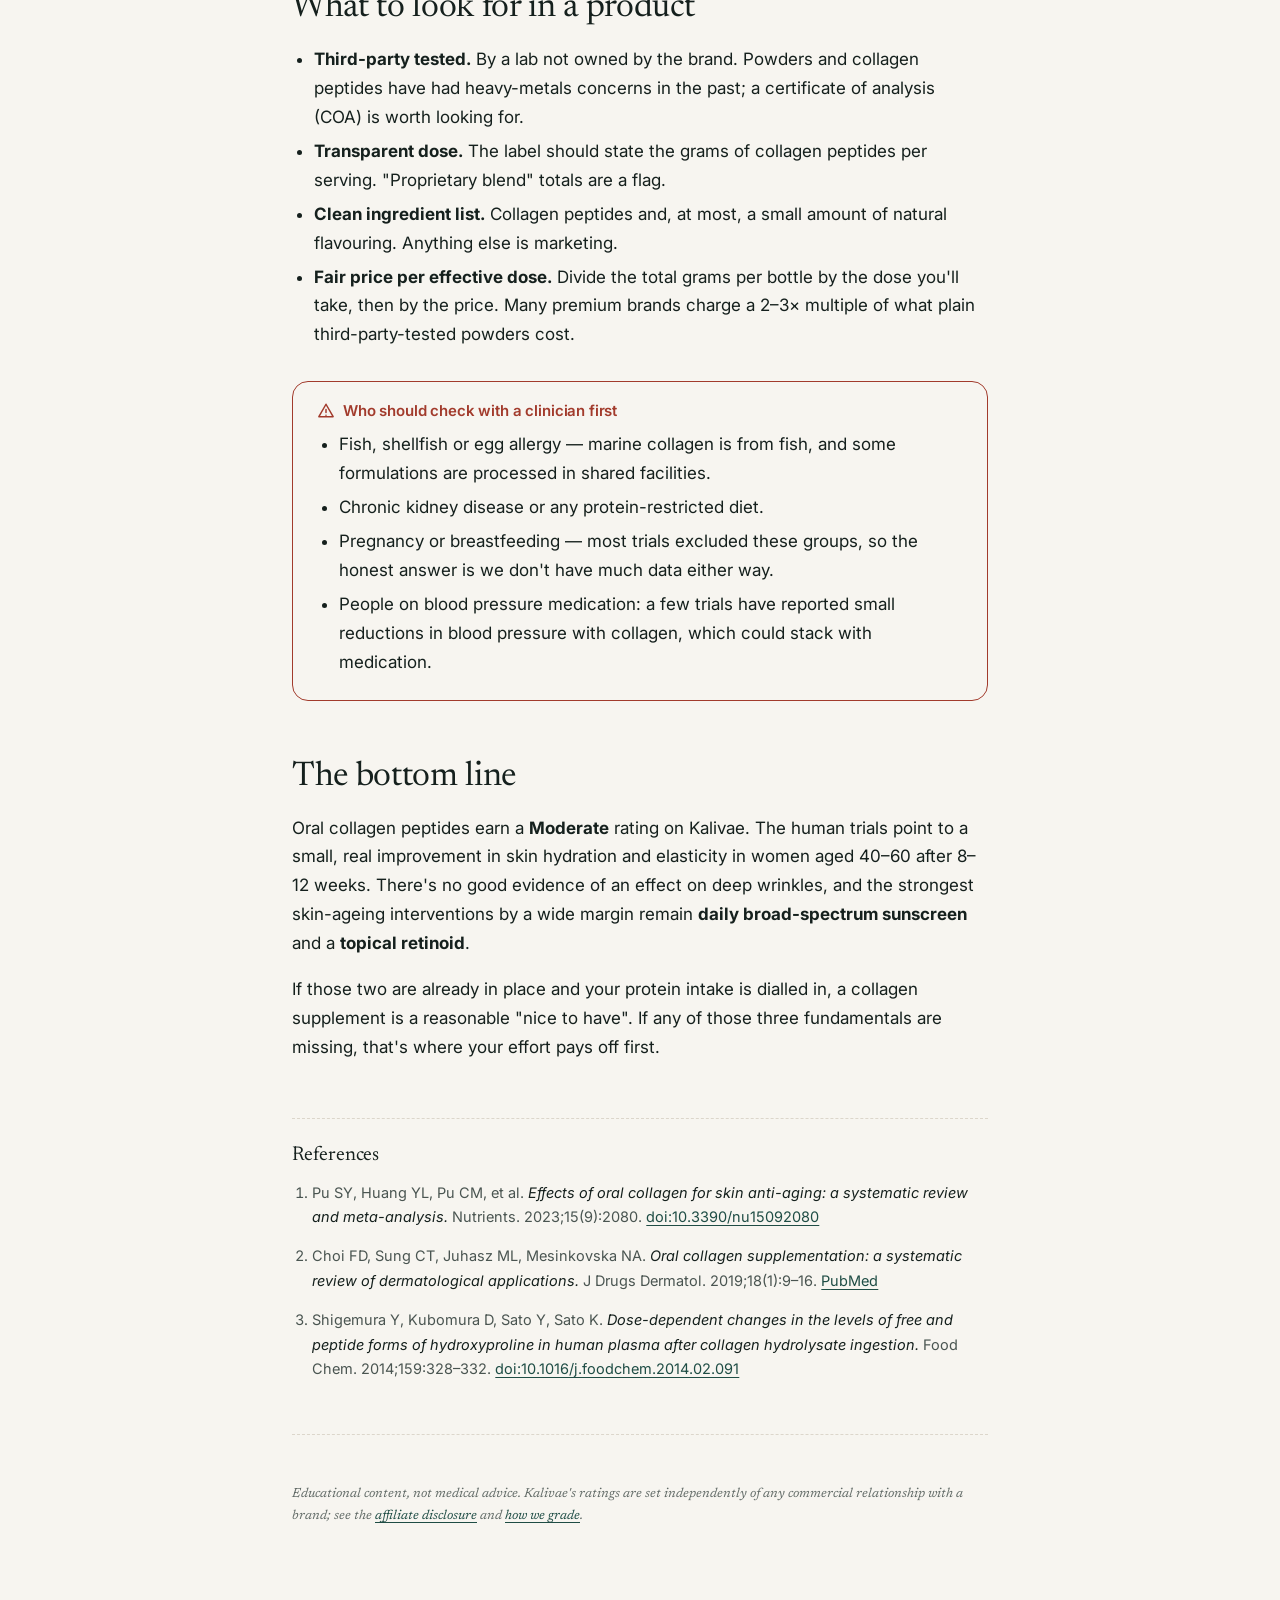
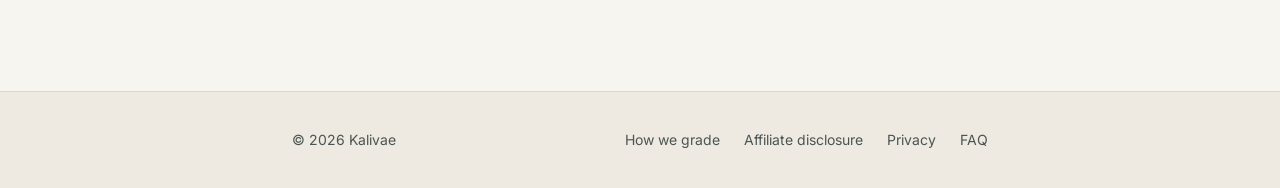
==== commit b98e2182: "Publish 8 evidence reviews + /reviews/ index, sitemap and homepage wiring Adds the first batch of re" ====
--- a/reviews/collagen.html
+++ b/reviews/collagen.html
@@ -11,35 +11,15 @@
   <link rel="preconnect" href="https://fonts.gstatic.com" crossorigin>
   <link href="https://fonts.googleapis.com/css2?family=Inter:wght@400;500;600&family=Newsreader:ital,opsz,wght@0,6..72,300;0,6..72,400;1,6..72,300;1,6..72,400&display=swap" rel="stylesheet">
   <link rel="stylesheet" href="../page.css">
+  <link rel="stylesheet" href="reviews.css">
   <style>
-    /* Review-article extensions on top of page.css */
-    .wrap { max-width: 760px; }
-    .rating-row { display: flex; flex-wrap: wrap; align-items: center; gap: 14px 20px; padding: 18px 0 32px; border-top: 1px dashed var(--line); border-bottom: 1px dashed var(--line); margin: 36px 0 44px; }
-    .rating-row .r-label { font: 500 12px/16px var(--sans); letter-spacing: .14em; text-transform: uppercase; color: var(--muted); }
-    .grade { display: inline-flex; align-items: center; justify-content: center; padding: 8px 20px 9px; font: 600 11px/1 var(--sans); letter-spacing: .18em; text-transform: uppercase; color: #15201D; white-space: nowrap; border-radius: 6px; }
-    .grade--strong { background: linear-gradient(100deg, #B8964F, #EDD9A3, #CDAE6A, #EDD9A3, #B8964F); }
-    .grade--moderate { background: linear-gradient(100deg, #A6ABAD, #ECEEEF, #C3C8CA, #ECEEEF, #A6ABAD); }
-    .grade--limited { background: linear-gradient(100deg, #B98A5E, #E8C49C, #C99766, #E8C49C, #B98A5E); }
+    /* Collagen page keeps its multi-row 'takeaways' box and its reviewer avatar — not used elsewhere yet */
     .takeaways { background: var(--sunken); border-radius: 18px; padding: 28px 30px; margin: 40px 0; }
     .takeaways h2 { margin-top: 0; font-size: 22px; line-height: 1.2; margin-bottom: 14px; }
     .takeaways ul { margin: 0; padding-left: 1.2em; display: grid; gap: 10px; }
     .takeaways li { margin: 0; font-size: 16px; line-height: 1.55; }
-    .outcomes { width: 100%; border-collapse: collapse; font-size: 15px; margin: 24px 0; }
-    .outcomes th, .outcomes td { text-align: left; padding: 12px 14px; border-bottom: 1px dashed var(--line); vertical-align: middle; }
-    .outcomes th { font: 600 12px/16px var(--sans); letter-spacing: .1em; text-transform: uppercase; color: var(--muted); }
-    .outcomes tbody tr:last-child td { border-bottom: 0; }
-    .meta-row { display: flex; flex-wrap: wrap; gap: 8px 20px; font-size: 14px; color: var(--muted); margin: 20px 0 0; }
-    .meta-row strong { color: var(--ink); font-weight: 600; }
     .reviewer { display: inline-flex; gap: 10px; align-items: center; }
     .reviewer .avatar { width: 32px; height: 32px; border-radius: 50%; background: var(--sage); color: var(--brand); display: grid; place-items: center; font: 600 12px/1 var(--sans); flex: none; }
-    .refs { border-top: 1px dashed var(--line); padding-top: 24px; margin-top: 56px; font-size: 14.5px; }
-    .refs h2 { font-size: 20px; margin-bottom: 14px; }
-    .refs ol { padding-left: 1.4em; display: grid; gap: 10px; color: var(--muted); }
-    .refs em { color: var(--ink); font-style: italic; }
-    .safety { border: 1px solid #A23B2C; border-radius: 16px; padding: 18px 24px; margin: 32px 0; }
-    .safety h3 { display: flex; align-items: center; gap: 8px; font: 600 15px/22px var(--sans); color: #A23B2C; margin: 0 0 8px; }
-    .safety p, .safety ul { margin-bottom: 0; }
-    .safety ul { padding-left: 1.2em; }
   </style>
 </head>
 <body>
@@ -49,7 +29,7 @@
         <svg viewBox="0 0 32 32" aria-hidden="true"><path class="mark-stem" d="M7 25L2.5 29.5"/><path class="mark-a" d="M6 26C5 14 13 4.5 29 3C29.5 18 20 27.5 6 26Z"/><path class="mark-b" d="M7.5 24.5L24 8M12 19.5L11 13.5M12 19.5L18 20.5M16.5 15L16 9.5M16.5 15L22 15.5M20.5 11L20.5 7.5M20.5 11L24.5 11"/></svg>
         <span>Kalivae</span>
       </a>
-      <a class="back" href="/">← Back to Kalivae</a>
+      <a class="back" href="/reviews/">← All reviews</a>
     </div>
   </header>
 
--- a/reviews/reviews.css
+++ b/reviews/reviews.css
@@ -0,0 +1,51 @@
+/* Shared article styles for every page under /reviews/ — layered on top of /page.css */
+.wrap { max-width: 760px; }
+
+.rating-row { display: flex; flex-wrap: wrap; align-items: center; gap: 14px 20px; padding: 18px 0 20px; border-top: 1px dashed var(--line); border-bottom: 1px dashed var(--line); margin: 36px 0 32px; }
+.rating-row .r-label { font: 500 12px/16px var(--sans); letter-spacing: .14em; text-transform: uppercase; color: var(--muted); }
+
+.grade { display: inline-flex; align-items: center; justify-content: center; padding: 8px 20px 9px; font: 600 11px/1 var(--sans); letter-spacing: .18em; text-transform: uppercase; color: #15201D; white-space: nowrap; border-radius: 6px; }
+.grade--strong   { background: linear-gradient(100deg, #B8964F, #EDD9A3, #CDAE6A, #EDD9A3, #B8964F); }
+.grade--moderate { background: linear-gradient(100deg, #A6ABAD, #ECEEEF, #C3C8CA, #ECEEEF, #A6ABAD); }
+.grade--limited  { background: linear-gradient(100deg, #B98A5E, #E8C49C, #C99766, #E8C49C, #B98A5E); }
+
+.meta-row { display: flex; flex-wrap: wrap; gap: 8px 20px; font-size: 14px; color: var(--muted); margin: 0 0 8px; }
+.meta-row strong { color: var(--ink); font-weight: 600; }
+
+.article-tag { display: inline-flex; align-items: center; gap: 8px; margin-right: 10px; }
+.article-tag::before { content: ""; width: 6px; height: 6px; border-radius: 50%; background: var(--brand); }
+
+.takeaway { background: var(--sunken); border-radius: 18px; padding: 22px 26px; margin: 40px 0; font-size: 17px; line-height: 1.6; }
+.takeaway strong { color: var(--brand); }
+
+.safety { border: 1px solid #A23B2C; border-radius: 16px; padding: 18px 24px; margin: 32px 0; }
+.safety h3 { display: flex; align-items: center; gap: 8px; font: 600 15px/22px var(--sans); color: #A23B2C; margin: 0 0 8px; }
+.safety p, .safety ul { margin-bottom: 0; }
+
+.outcomes { width: 100%; border-collapse: collapse; font-size: 15px; margin: 24px 0; }
+.outcomes th, .outcomes td { text-align: left; padding: 12px 14px; border-bottom: 1px dashed var(--line); vertical-align: middle; }
+.outcomes th { font: 600 12px/16px var(--sans); letter-spacing: .1em; text-transform: uppercase; color: var(--muted); }
+.outcomes tbody tr:last-child td { border-bottom: 0; }
+
+.refs { border-top: 1px dashed var(--line); padding-top: 24px; margin-top: 56px; font-size: 14.5px; }
+.refs h2 { font-size: 20px; margin-bottom: 14px; margin-top: 0; }
+.refs ol { padding-left: 1.4em; display: grid; gap: 10px; color: var(--muted); }
+.refs em { color: var(--ink); font-style: italic; }
+.refs a { word-break: break-word; }
+
+.related { margin-top: 56px; padding-top: 32px; border-top: 1px solid var(--line); }
+.related h2 { font: 300 24px/1.2 var(--serif); margin-bottom: 20px; }
+.related-grid { display: grid; gap: 16px; }
+@media (min-width: 640px) { .related-grid { grid-template-columns: 1fr 1fr; } }
+.rel-card { display: grid; gap: 8px; padding: 18px 20px; background: var(--raised); border: 1px solid var(--line); border-radius: 16px; text-decoration: none; color: inherit; transition: border-color .15s; }
+.rel-card:hover { border-color: var(--brand); color: inherit; }
+.rel-card .r-cat { font: 500 11px/16px var(--sans); letter-spacing: .14em; text-transform: uppercase; color: var(--brand); }
+.rel-card h3 { font: 400 17px/1.3 var(--serif); margin: 0; letter-spacing: -.005em; }
+.rel-card p { font-size: 13.5px; color: var(--muted); margin: 0; }
+
+.editorial-note { font-size: 13.5px; color: var(--muted); border: 1px dashed var(--line); border-radius: 12px; padding: 16px 20px; margin-top: 32px; font-style: italic; }
+.editorial-note p { margin: 0; }
+
+.sr-only { position: absolute; width: 1px; height: 1px; padding: 0; margin: -1px; overflow: hidden; clip: rect(0,0,0,0); white-space: nowrap; border: 0; }
+
+@media (prefers-reduced-motion: reduce) { * { transition: none !important; } }
